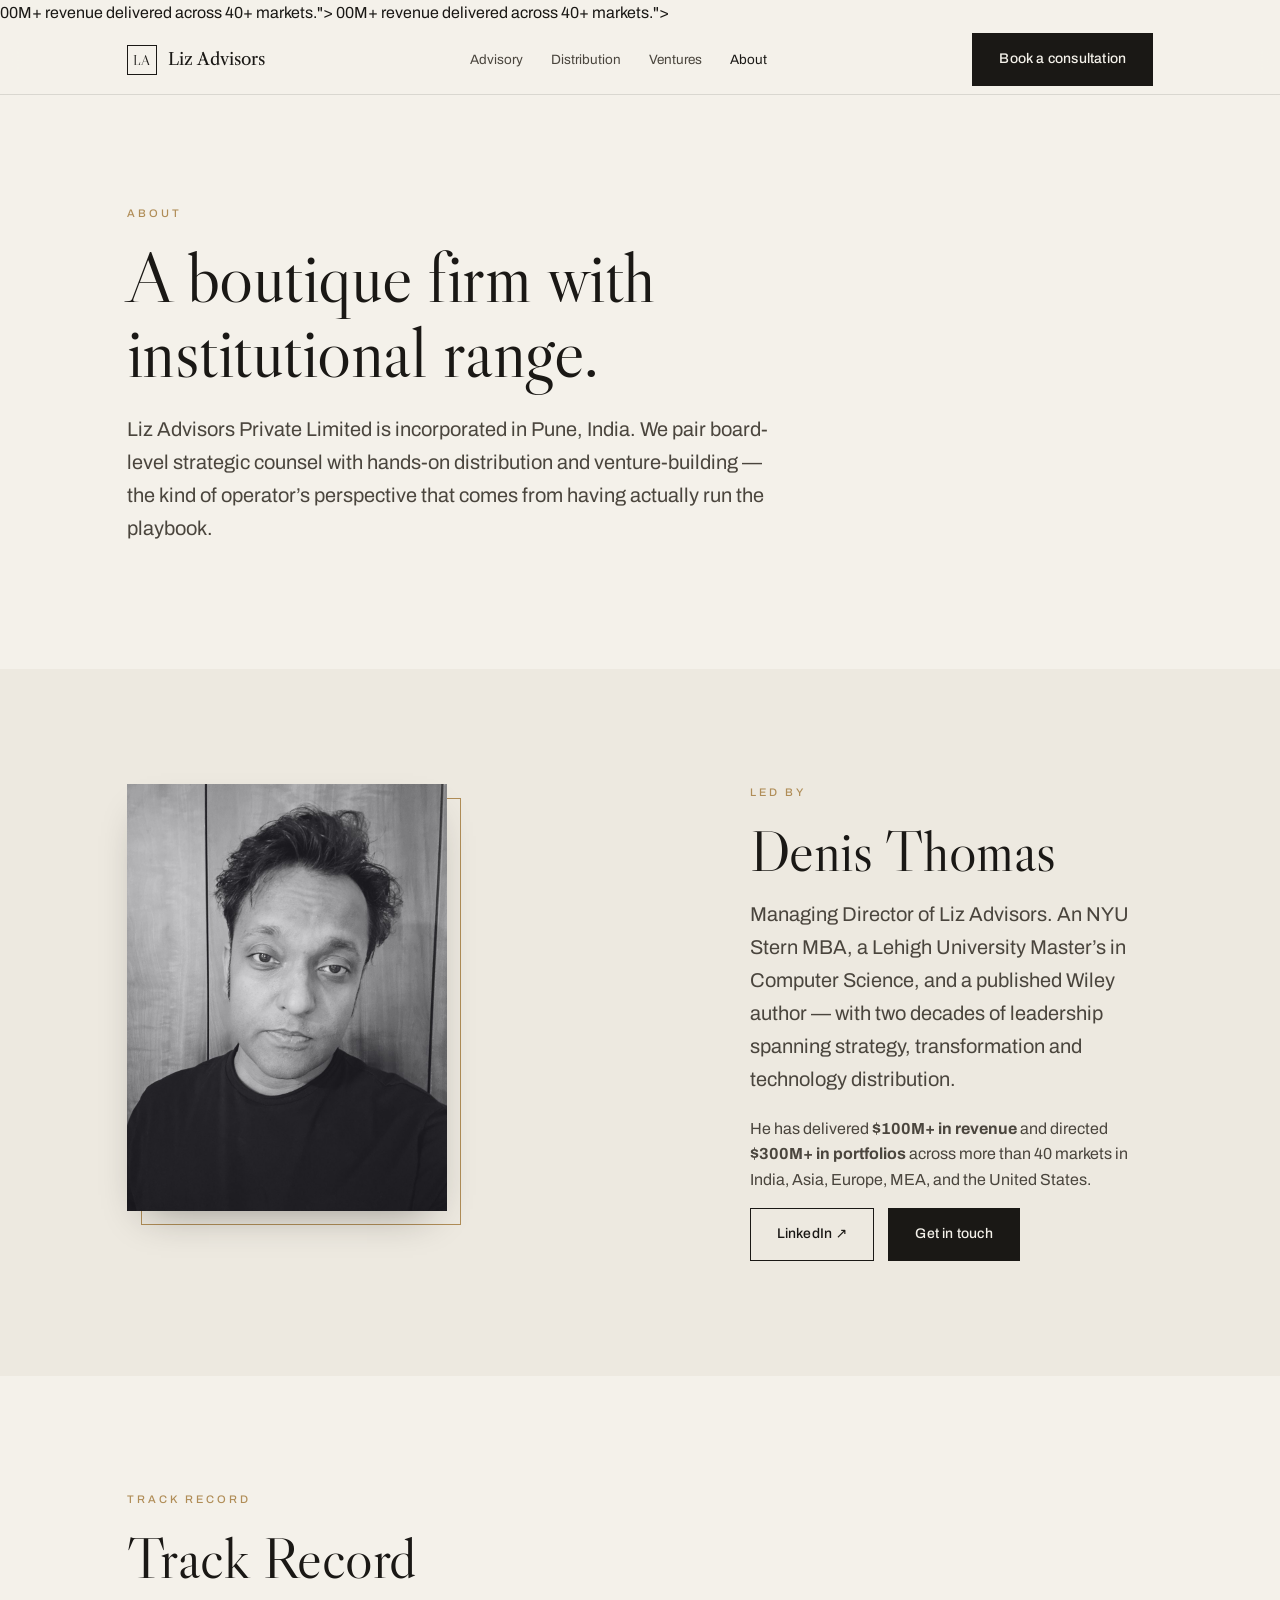
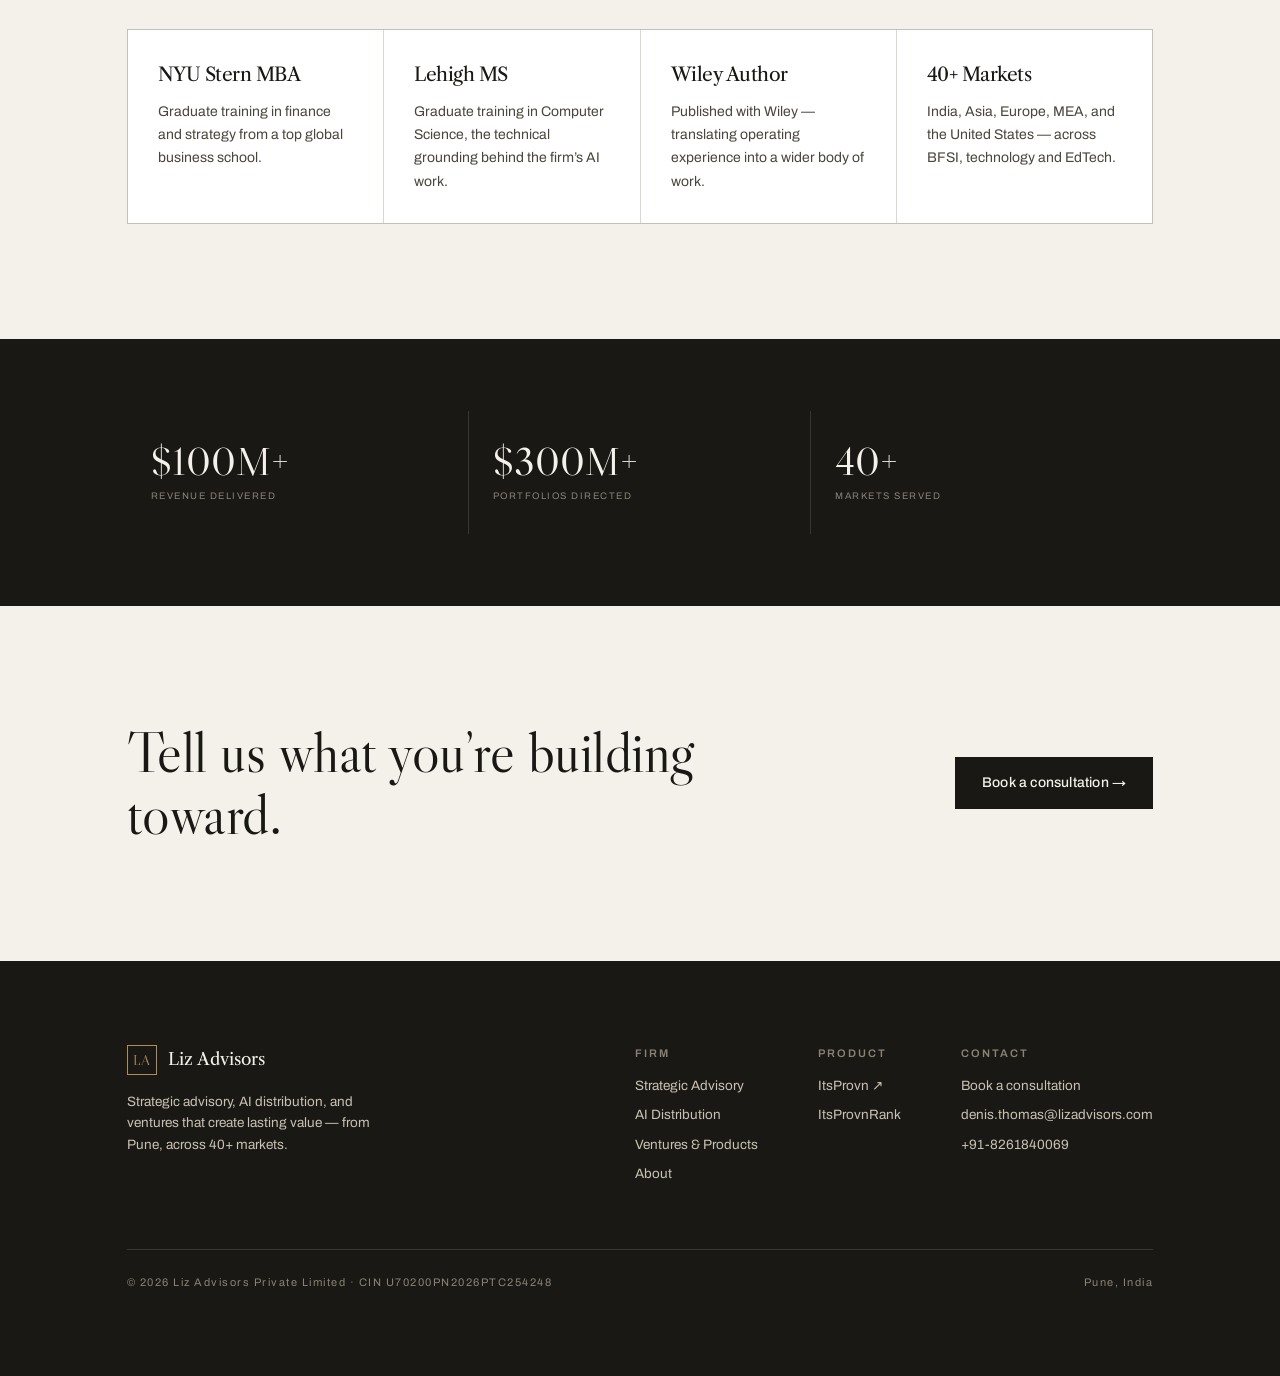
==== about.html @ 9263619c "Liz Advisors website — Option A Co-authored-by: Cursor <cursoragent@cursor.com>" ====
<!doctype html>
<html lang="en">
<head>
<meta charset="utf-8">
<meta name="viewport" content="width=device-width, initial-scale=1">
<title>About — Liz Advisors</title>
<meta name="description" content="Led by Denis Thomas — NYU Stern MBA, Lehigh MS in Computer Science and Wiley author. $100M+ revenue delivered across 40+ markets.">
<meta property="og:type" content="website">
<meta property="og:site_name" content="Liz Advisors">
<meta property="og:url" content="https://www.lizadvisors.com/about">
<meta property="og:title" content="About — Liz Advisors">
<meta property="og:description" content="Led by Denis Thomas — NYU Stern MBA, Lehigh MS in Computer Science and Wiley author. <meta name="description" content="Led by Denis Thomas — NYU Stern MBA, Lehigh MS in Computer Science and Wiley author. $100M+ revenue delivered across 40+ markets.">00M+ revenue delivered across 40+ markets.">
<meta property="og:image" content="https://www.lizadvisors.com/assets/og-image.jpg">
<meta property="og:image:width" content="1200">
<meta property="og:image:height" content="630">
<meta name="twitter:card" content="summary_large_image">
<meta name="twitter:title" content="About — Liz Advisors">
<meta name="twitter:description" content="Led by Denis Thomas — NYU Stern MBA, Lehigh MS in Computer Science and Wiley author. <meta name="description" content="Led by Denis Thomas — NYU Stern MBA, Lehigh MS in Computer Science and Wiley author. $100M+ revenue delivered across 40+ markets.">00M+ revenue delivered across 40+ markets.">
<meta name="twitter:image" content="https://www.lizadvisors.com/assets/og-image.jpg">
<link rel="canonical" href="https://www.lizadvisors.com/about">
<link rel="preconnect" href="https://fonts.googleapis.com"><link rel="preconnect" href="https://fonts.gstatic.com" crossorigin><link href="https://fonts.googleapis.com/css2?family=Libre+Caslon+Display&family=Libre+Caslon+Text:ital,wght@0,400;0,700;1,400&family=Archivo:wght@400;500;600;700&display=swap" rel="stylesheet">
<link rel="stylesheet" href="styles.css">
<link rel="icon" href="assets/favicon.svg">
</head>
<body>
<header class="site-head">
  <div class="container nav">
    <a class="brand" href="index.html" aria-label="Liz Advisors — home"><span class="mark">LA</span><span class="name">Liz Advisors</span></a>
    <nav class="nav-links" aria-label="Primary">
      <a href="advisory.html">Advisory</a>
      <a href="distribution.html">Distribution</a>
      <a href="ventures.html">Ventures</a>
      <a href="about.html" aria-current="page">About</a>
    </nav>
    <div class="nav-cta">
      <a class="btn btn--solid" href="contact.html">Book a consultation</a>
      <button class="nav-toggle" id="navToggle" aria-label="Open menu" aria-expanded="false"><span></span><span></span><span></span></button>
    </div>
  </div>
  <div class="mobile-menu" id="mobileMenu">
    <a href="advisory.html">Advisory</a><a href="distribution.html">Distribution</a><a href="ventures.html">Ventures</a><a href="about.html">About</a>
    <a class="btn btn--solid" href="contact.html">Book a consultation</a>
  </div>
</header>
<main>

<section class="hero">
  <div class="container" data-reveal>
    <p class="eyebrow">About</p>
    <h1 class="h1" style="max-width:16ch">A boutique firm with institutional range.</h1>
    <p class="lead" style="margin-top:24px">Liz Advisors Private Limited is incorporated in Pune, India. We pair board-level strategic counsel with hands-on distribution and venture-building — the kind of operator&rsquo;s perspective that comes from having actually run the playbook.</p>
  </div>
</section>

<section class="bg-paper2 section">
  <div class="container featrow featrow--rev" data-reveal>
    <div style="position:relative;display:inline-block;width:100%;max-width:320px;margin:0 14px 14px 0"><span style="position:absolute;top:14px;left:14px;right:-14px;bottom:-14px;border:1px solid var(--brass);z-index:0"></span><img src="assets/denis-portrait.jpg" alt="Denis Thomas, Managing Director of Liz Advisors" style="position:relative;z-index:1;display:block;width:100%;aspect-ratio:3/4;object-fit:cover;box-shadow:0 18px 40px -20px rgba(26,24,21,.45)"></div>
    <div>
      <p class="eyebrow">Led by</p>
      <h2 class="h2">Denis Thomas</h2>
      <p class="lead" style="margin-top:16px">Managing Director of Liz Advisors. An NYU Stern MBA, a Lehigh University Master&rsquo;s in Computer Science, and a published Wiley author — with two decades of leadership spanning strategy, transformation and technology distribution.</p>
      <p class="muted">He has delivered <strong>$100M+ in revenue</strong> and directed <strong>$300M+ in portfolios</strong> across more than 40 markets in India, Asia, Europe, MEA, and the United States.</p>
      <div class="btn-row"><a class="btn" href="https://www.linkedin.com/in/tdenisk" target="_blank" rel="noopener">LinkedIn &#8599;</a><a class="btn btn--solid" href="contact.html">Get in touch</a></div>
    </div>
  </div>
</section>

<section class="section">
  <div class="container" data-reveal>
    <p class="eyebrow">Track record</p>
    <h2 class="h2" style="max-width:14ch;margin-bottom:40px">Track Record</h2>
    <div class="cardgrid">
      <div class="card"><h3>NYU Stern MBA</h3><p>Graduate training in finance and strategy from a top global business school.</p></div>
      <div class="card"><h3>Lehigh MS</h3><p>Graduate training in Computer Science, the technical grounding behind the firm&rsquo;s AI work.</p></div>
      <div class="card"><h3>Wiley Author</h3><p>Published with Wiley — translating operating experience into a wider body of work.</p></div>
      <div class="card"><h3>40+ Markets</h3><p>India, Asia, Europe, MEA, and the United States — across BFSI, technology and EdTech.</p></div>
    </div>
  </div>
</section>

<section class="bg-ink section--tight">
  <div class="container stats stats--3" data-reveal>
    <div class="stat"><div class="num">$100M+</div><div class="cap">Revenue delivered</div></div>
    <div class="stat"><div class="num">$300M+</div><div class="cap">Portfolios directed</div></div>
    <div class="stat"><div class="num">40+</div><div class="cap">Markets served</div></div>
  </div>
</section>

<section class="section">
  <div class="container cta-band" data-reveal>
    <h2 class="h2">Tell us what you&rsquo;re building toward.</h2>
    <a class="btn btn--solid" href="contact.html">Book a consultation &rarr;</a>
  </div>
</section>
</main>
<footer class="site-foot"><div class="container">
  <div class="foot-grid">
    <div class="foot-brand"><a class="brand" href="index.html"><span class="mark">LA</span><span class="name">Liz Advisors</span></a>
      <p style="max-width:34ch;margin-top:16px;font-size:13.5px;line-height:1.6;color:var(--stone)">Strategic advisory, AI distribution, and ventures that create lasting value — from Pune, across 40+ markets.</p></div>
    <div class="foot-links">
      <div class="foot-col"><h4>Firm</h4><a href="advisory.html">Strategic Advisory</a><a href="distribution.html">AI Distribution</a><a href="ventures.html">Ventures &amp; Products</a><a href="about.html">About</a></div>
      <div class="foot-col"><h4>Product</h4><a href="https://www.itsprovn.com" target="_blank" rel="noopener">ItsProvn &#8599;</a><a href="ventures.html#rank">ItsProvnRank</a></div>
      <div class="foot-col"><h4>Contact</h4><a href="contact.html">Book a consultation</a><a href="mailto:denis.thomas@lizadvisors.com">denis.thomas@lizadvisors.com</a><a href="tel:+918261840069">+91-8261840069</a></div>
    </div>
  </div>
  <div class="foot-bottom"><span>&copy; 2026 Liz Advisors Private Limited &middot; CIN U70200PN2026PTC254248</span><span>Pune, India</span></div>
</div></footer>
<script>(function(){var t=document.getElementById('navToggle'),m=document.getElementById('mobileMenu');if(t&&m){t.addEventListener('click',function(){var o=m.classList.toggle('open');t.setAttribute('aria-expanded',o);});}})();</script>

</body>
</html>
---- styles.css ----
/* ===========================================================
   Liz Advisors — Option A "The Institution"
   Shared stylesheet
   =========================================================== */

:root{
  --paper:#F4F1EA;
  --paper-2:#EDE9E0;
  --ink:#1A1815;
  --graphite:#4A453D;
  --brass:#B08D57;
  --brass-dark:#9A7B4F;
  --stone:#C9C2B2;
  --line:rgba(26,24,21,0.12);
  --line-2:rgba(26,24,21,0.20);
  --line-light:rgba(244,241,234,0.14);
  --white:#fff;

  --serif:'Libre Caslon Display',Georgia,'Times New Roman',serif;
  --serif-text:'Libre Caslon Text',Georgia,serif;
  --sans:'Archivo',system-ui,-apple-system,Segoe UI,sans-serif;

  --maxw:1180px;
  --pad:clamp(24px,6vw,96px);
}

*{box-sizing:border-box}
html{scroll-behavior:smooth;-webkit-text-size-adjust:100%}
body{
  margin:0;
  background:var(--paper);
  color:var(--ink);
  font-family:var(--sans);
  font-size:16px;
  line-height:1.6;
  -webkit-font-smoothing:antialiased;
  text-rendering:optimizeLegibility;
}
::selection{background:var(--ink);color:var(--paper)}
img{max-width:100%;display:block}
a{color:inherit;text-decoration:none}

/* ---------- layout ---------- */
.container{max-width:var(--maxw);margin:0 auto;padding-left:var(--pad);padding-right:var(--pad)}
.section{padding-top:clamp(56px,9vw,120px);padding-bottom:clamp(56px,9vw,120px)}
.section--tight{padding-top:clamp(40px,6vw,72px);padding-bottom:clamp(40px,6vw,72px)}
.bg-ink{background:var(--ink);color:var(--paper)}
.bg-paper2{background:var(--paper-2)}
.hr{height:1px;background:var(--line);border:0;margin:0}

/* ---------- type ---------- */
.eyebrow{font-size:11px;letter-spacing:3px;color:var(--brass);text-transform:uppercase;margin:0 0 18px;font-weight:500}
.bg-ink .eyebrow{color:var(--brass)}
h1,h2,h3{font-family:var(--serif);font-weight:400;letter-spacing:-0.5px;margin:0}
.display{font-family:var(--serif);font-weight:400;line-height:1.12;letter-spacing:-1px;font-size:clamp(40px,6.6vw,86px);padding-bottom:0.06em}
.h1{font-size:clamp(34px,5.6vw,76px);line-height:1.04}
.h2{font-size:clamp(30px,4.6vw,58px);line-height:1.07}
.h3{font-size:clamp(22px,2.6vw,30px);line-height:1.15}
.serif-text{font-family:var(--serif-text)}
.italic{font-family:var(--serif-text);font-style:italic}
.lead{font-size:clamp(16px,1.8vw,20px);line-height:1.65;color:var(--graphite);max-width:60ch}
.bg-ink .lead{color:var(--stone)}
p{margin:0 0 1em}
.muted{color:var(--graphite)}
.bg-ink .muted{color:var(--stone)}
.label{font-size:11px;letter-spacing:2px;text-transform:uppercase;color:var(--brass)}

/* ---------- buttons ---------- */
.btn{display:inline-flex;align-items:center;gap:8px;font-family:var(--sans);font-size:14px;font-weight:500;letter-spacing:0.2px;padding:14px 26px;border:1px solid var(--ink);background:transparent;color:var(--ink);cursor:pointer;transition:background .18s,color .18s,border-color .18s;white-space:nowrap}
.btn:hover{background:var(--ink);color:var(--paper)}
.btn--solid{background:var(--ink);color:var(--paper)}
.btn--solid:hover{background:var(--brass);border-color:var(--brass);color:var(--ink)}
.btn--brass{background:var(--brass);border-color:var(--brass);color:var(--ink)}
.btn--brass:hover{background:var(--ink);border-color:var(--ink);color:var(--paper)}
.bg-ink .btn{border-color:var(--paper);color:var(--paper)}
.bg-ink .btn:hover{background:var(--paper);color:var(--ink)}
.btn-row{display:flex;gap:14px;flex-wrap:wrap}

/* ---------- header / nav ---------- */
.site-head{position:sticky;top:0;z-index:60;background:rgba(244,241,234,0.85);backdrop-filter:blur(14px);border-bottom:1px solid var(--line)}
.nav{display:flex;align-items:center;justify-content:space-between;gap:24px;height:68px}
.brand{display:flex;align-items:center;gap:11px}
.brand .mark{width:30px;height:30px;border:1.5px solid var(--ink);display:flex;align-items:center;justify-content:center;font-family:var(--serif);font-size:14px;line-height:1}
.brand .name{font-family:var(--serif-text);font-size:17px}
.nav-links{display:flex;align-items:center;gap:28px}
.nav-links a{font-size:13.5px;color:var(--graphite);transition:color .15s}
.nav-links a:hover,.nav-links a[aria-current="page"]{color:var(--ink)}
.nav-cta{display:flex;align-items:center;gap:14px}
.nav-toggle{display:none;width:42px;height:42px;border:1px solid var(--line-2);background:transparent;cursor:pointer;align-items:center;justify-content:center;flex-direction:column;gap:4px}
.nav-toggle span{display:block;width:18px;height:1.5px;background:var(--ink)}

@media(max-width:860px){
  .nav-links,.nav-cta .btn{display:none}
  .nav-toggle{display:flex}
  .mobile-menu{display:none;flex-direction:column;gap:2px;padding:8px var(--pad) 22px;border-bottom:1px solid var(--line);background:var(--paper)}
  .mobile-menu.open{display:flex}
  .mobile-menu a{padding:13px 0;font-size:16px;border-bottom:1px solid var(--line);color:var(--ink)}
  .mobile-menu .btn{margin-top:14px;display:inline-flex;width:100%;justify-content:center}
}
@media(min-width:861px){.mobile-menu{display:none}}

/* ---------- hero ---------- */
.hero{padding-top:clamp(56px,9vw,110px);padding-bottom:clamp(48px,7vw,90px)}
.hero .display{max-width:15ch;margin-bottom:clamp(28px,3.5vw,40px)}
.hero .lead{margin-bottom:34px}

/* ---------- pillars / grid cards ---------- */
.grid-3{display:grid;grid-template-columns:repeat(3,1fr)}
.grid-2{display:grid;grid-template-columns:repeat(2,1fr);gap:1px;background:var(--line);border:1px solid var(--line)}
.divided{border-top:1px solid var(--line)}
.divided .col{padding:clamp(28px,3.5vw,44px) clamp(20px,2.5vw,34px)}
.divided .col + .col{border-left:1px solid var(--line)}
.pillar .num{font-size:11px;letter-spacing:2px;color:var(--brass);margin-bottom:18px}
.pillar h3{margin-bottom:12px}
.pillar p{font-size:14px;line-height:1.65;color:var(--graphite);margin:0}

.cardgrid{display:grid;grid-template-columns:repeat(auto-fit,minmax(240px,1fr));gap:1px;background:var(--line);border:1px solid var(--line)}
.cardgrid .card{background:var(--white);padding:30px 30px}
.bg-paper2 .cardgrid .card{background:var(--paper)}
.card h3{font-family:var(--serif-text);font-size:19px;margin-bottom:10px}
.card p{font-size:14px;line-height:1.65;color:var(--graphite);margin:0}
.card .num{font-family:var(--serif);font-size:28px;color:var(--brass);margin-bottom:14px;display:block;line-height:1}
.solx{list-style:none;margin:0;padding:0;display:flex;flex-direction:column;gap:7px}
.solx li{position:relative;padding-left:20px;font-size:12.5px;line-height:1.45;color:var(--ink)}
.solx li::before{content:"";position:absolute;left:0;top:6px;width:7px;height:7px;border:1px solid var(--brass);background:transparent}
.bg-ink .solx li,.card[style*="--ink"] .solx li{color:var(--stone)}

/* ---------- stat band ---------- */
.stats{display:grid;grid-template-columns:repeat(4,1fr)}
.stats .stat{padding:30px 24px;border-right:1px solid var(--line-light)}
.stats .stat:last-child{border-right:0}
.stats.stats--3{grid-template-columns:repeat(3,1fr)}
@media(max-width:760px){.stats.stats--3{grid-template-columns:1fr}}
.stats .num{font-family:var(--serif);font-size:clamp(28px,3.4vw,40px);color:var(--paper);line-height:1}
.stats .cap{font-size:9.5px;letter-spacing:1.5px;color:#8A8273;margin-top:8px;text-transform:uppercase}

/* ---------- feature row ---------- */
.featrow{display:grid;grid-template-columns:0.85fr 1.15fr;gap:clamp(32px,6vw,80px);align-items:start}
.featrow--rev{grid-template-columns:1.15fr 0.85fr}
.sticky{position:sticky;top:96px}

/* ---------- placeholder media ---------- */
.ph{background:repeating-linear-gradient(135deg,#E4DFD3,#E4DFD3 9px,#EDE9E0 9px,#EDE9E0 18px);border:1px solid var(--line);display:flex;align-items:flex-end;justify-content:center;padding:12px;color:#8A8273;font-family:ui-monospace,Menlo,monospace;font-size:10px;text-align:center}
.ph--ink{background:repeating-linear-gradient(135deg,rgba(244,241,234,0.07),rgba(244,241,234,0.07) 9px,rgba(244,241,234,0.03) 9px,rgba(244,241,234,0.03) 18px);border-color:var(--line-light);color:#8A8273}
.ph--portrait{aspect-ratio:3/4}
.ph--wide{aspect-ratio:16/9}

/* ---------- list ---------- */
.tlist{list-style:none;margin:0;padding:0}
.tlist li{display:grid;grid-template-columns:90px 1fr 1.6fr;gap:clamp(16px,3vw,40px);align-items:center;padding:clamp(22px,3vw,34px) 0;border-bottom:1px solid var(--line)}
.tlist li:first-child{border-top:1px solid var(--line)}
.tlist .n{font-family:var(--serif);font-size:clamp(26px,3.2vw,42px);color:var(--brass)}
.tlist .t{font-family:var(--serif-text);font-size:clamp(18px,2.1vw,24px)}
.tlist .d{font-size:14px;line-height:1.6;color:var(--graphite);margin:0}

/* ---------- cta band ---------- */
.cta-band{display:flex;align-items:center;justify-content:space-between;gap:28px;flex-wrap:wrap}
.cta-band h2{max-width:18ch}

/* ---------- form ---------- */
.form{display:grid;gap:18px;max-width:560px}
.field{display:flex;flex-direction:column;gap:7px}
.field label{font-size:12px;letter-spacing:1px;text-transform:uppercase;color:var(--graphite)}
.field input,.field select,.field textarea{font-family:var(--sans);font-size:15px;padding:13px 15px;border:1px solid var(--line-2);background:var(--white);color:var(--ink);border-radius:0}
.field textarea{resize:vertical;min-height:120px}
.field input:focus,.field select:focus,.field textarea:focus{outline:none;border-color:var(--brass)}
.row-2{display:grid;grid-template-columns:1fr 1fr;gap:18px}

/* ---------- footer ---------- */
.site-foot{background:var(--ink);color:var(--stone);padding:clamp(48px,7vw,84px) 0}
.foot-grid{display:flex;align-items:flex-start;justify-content:space-between;gap:40px;flex-wrap:wrap}
.foot-brand .mark{border-color:var(--brass);color:var(--brass)}
.foot-brand .name{color:var(--paper)}
.foot-links{display:flex;gap:60px;flex-wrap:wrap}
.foot-col h4{font-family:var(--sans);font-size:11px;letter-spacing:2px;text-transform:uppercase;color:#8A8273;margin:0 0 14px;font-weight:600}
.foot-col a,.foot-col p{display:block;font-size:13.5px;color:var(--stone);margin:0 0 9px;line-height:1.5}
.foot-col a:hover{color:var(--paper)}
.foot-bottom{margin-top:clamp(36px,5vw,56px);padding-top:24px;border-top:1px solid var(--line-light);display:flex;justify-content:space-between;gap:20px;flex-wrap:wrap;font-size:11px;letter-spacing:1.5px;color:#8A8273}

/* ---------- reveal (kept visible; no JS/animation dependency) ---------- */
[data-reveal]{opacity:1}

/* ---------- responsive ---------- */
@media(max-width:820px){
  .grid-3,.stats{grid-template-columns:1fr 1fr}
  .stats .stat:nth-child(2){border-right:0}
  .divided .col + .col{border-left:0;border-top:1px solid var(--line)}
  .divided{display:block}
  .featrow,.featrow--rev{grid-template-columns:1fr;gap:28px}
  .sticky{position:static}
  .tlist li{grid-template-columns:60px 1fr;gap:14px}
  .tlist .d{grid-column:1/-1}
}
@media(max-width:560px){
  .grid-3,.stats{grid-template-columns:1fr}
  .stats .stat{border-right:0;border-bottom:1px solid var(--line-light)}
  .row-2{grid-template-columns:1fr}
}
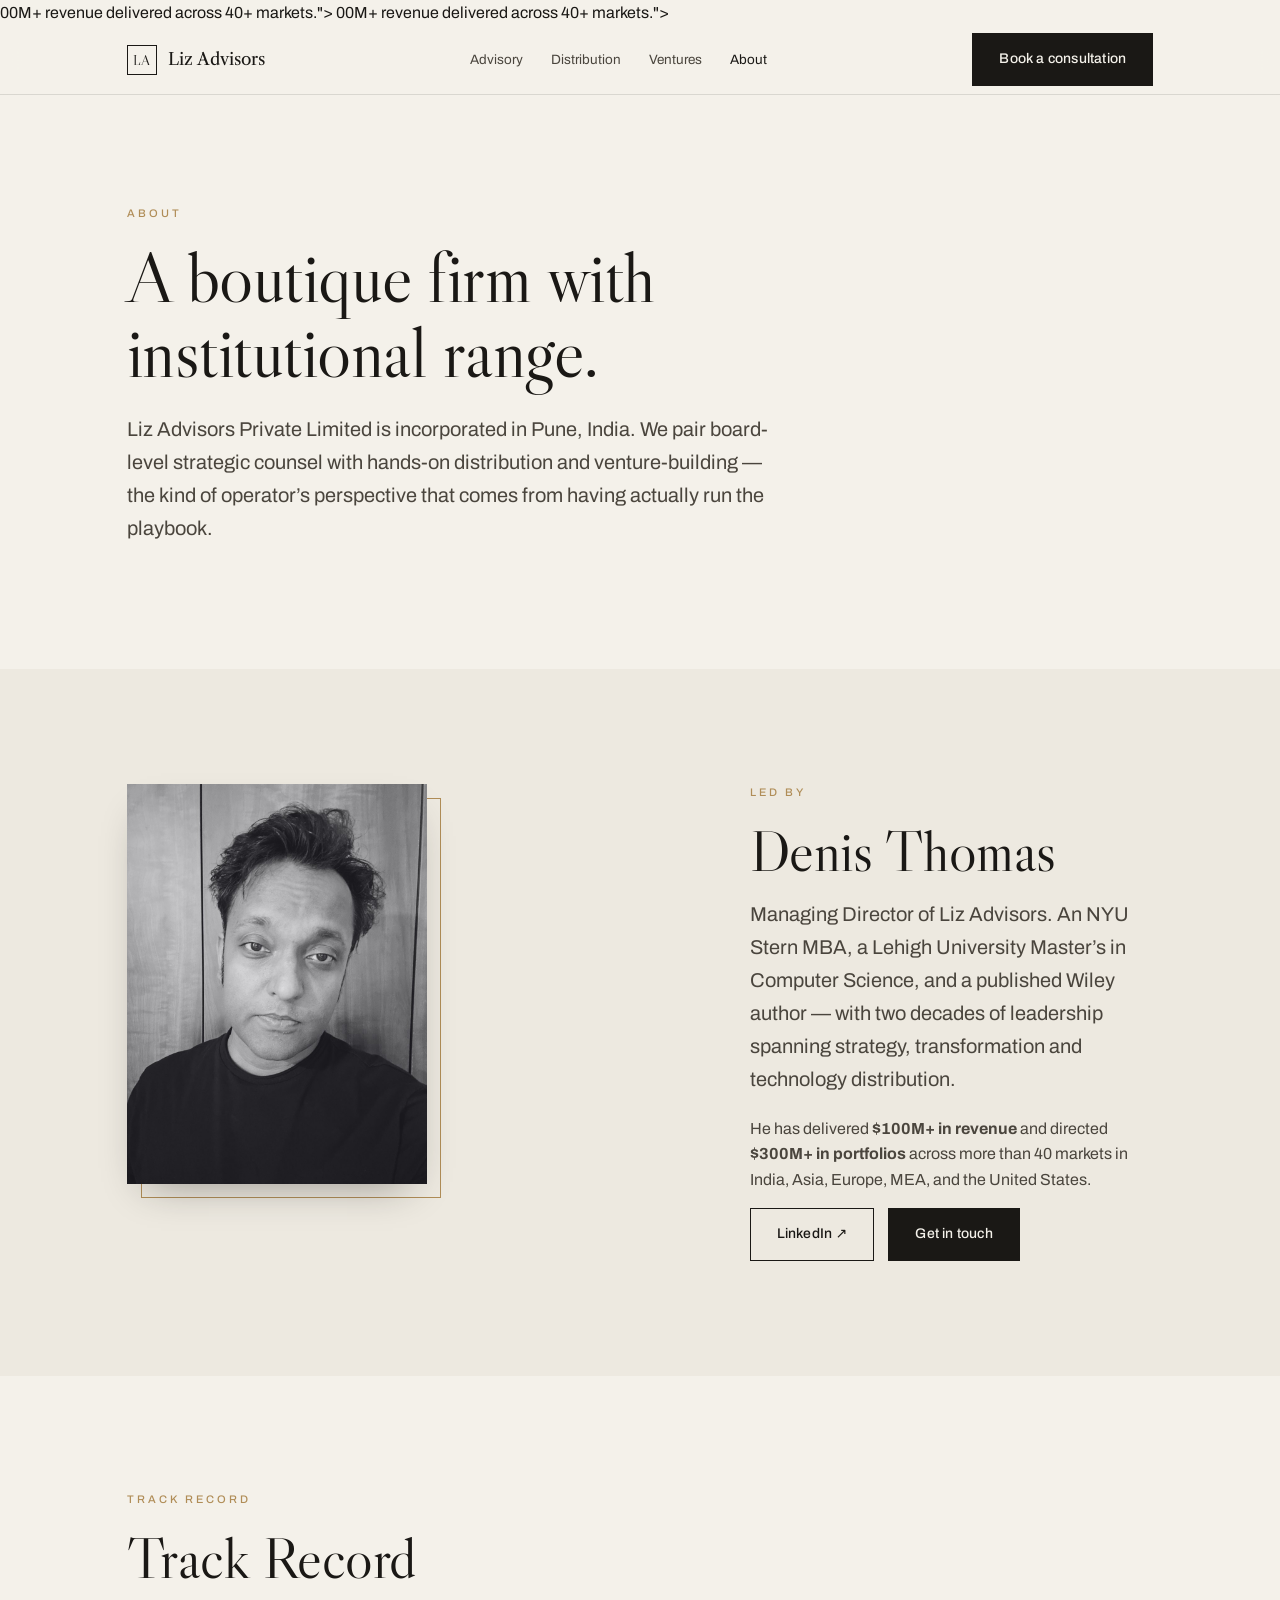
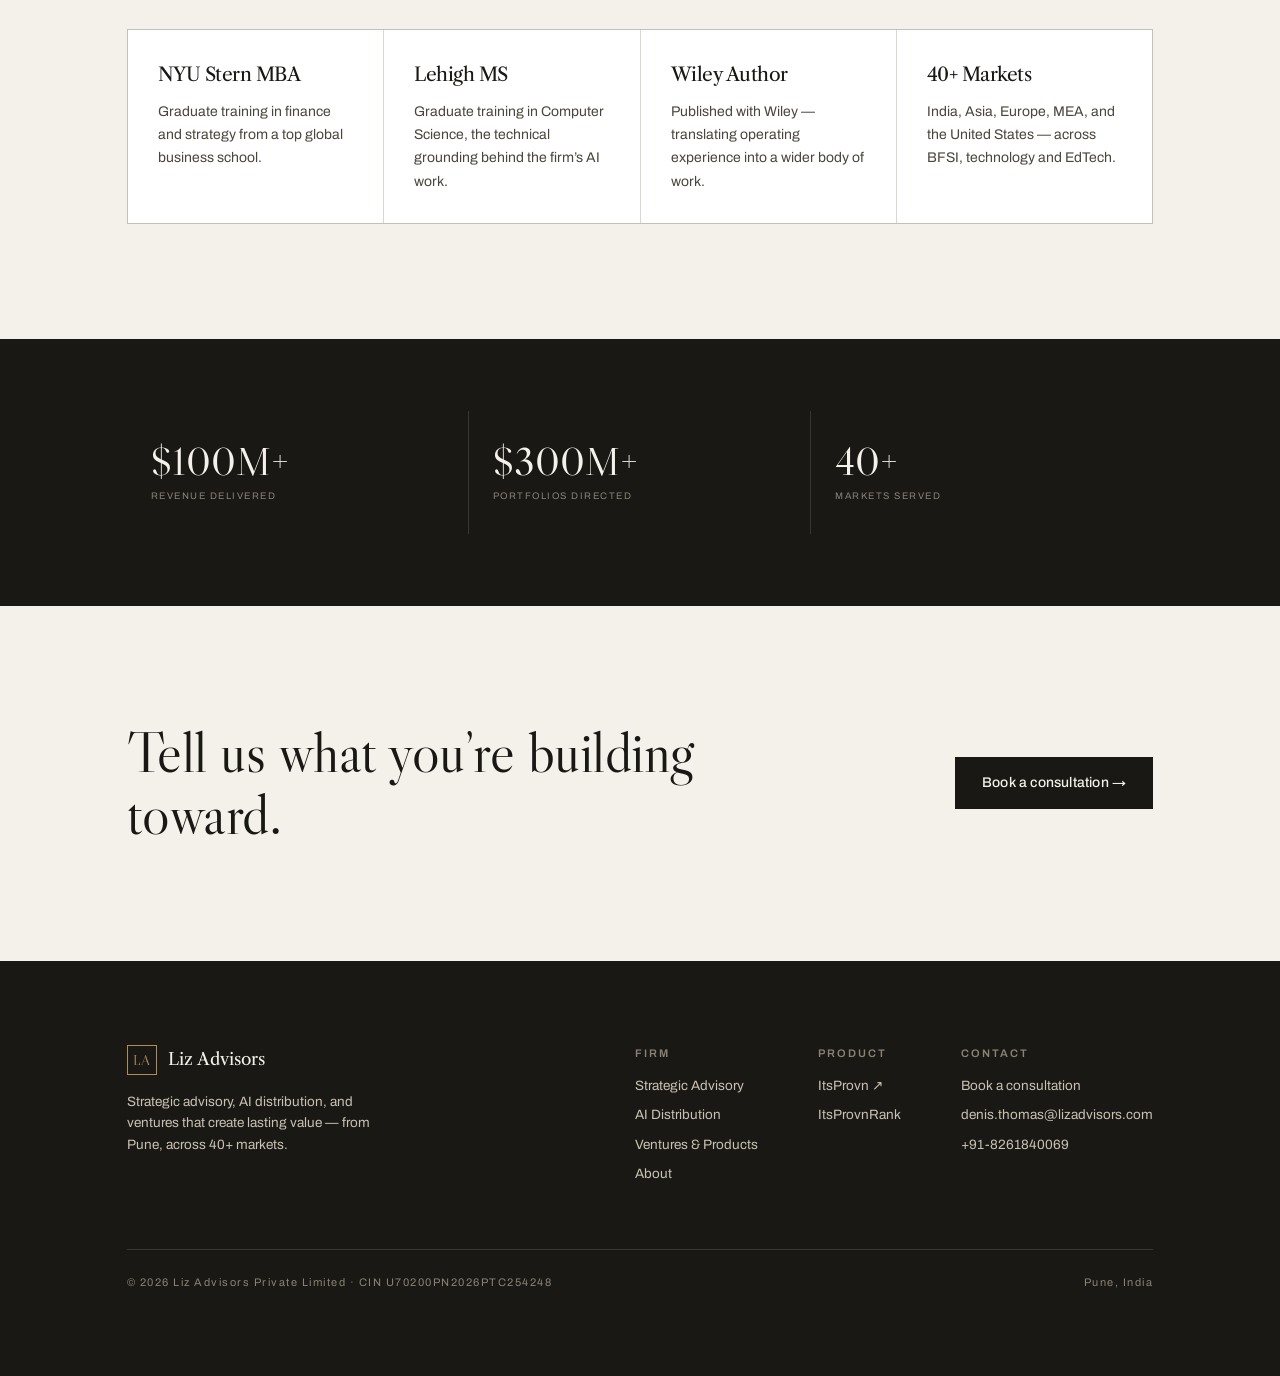
==== commit 9771dc6a: "Fix mobile CTA visibility and about-section layout. Restore readable button contrast in the mobile m" ====
--- a/about.html
+++ b/about.html
@@ -54,7 +54,7 @@
 
 <section class="bg-paper2 section">
   <div class="container featrow featrow--rev" data-reveal>
-    <div style="position:relative;display:inline-block;width:100%;max-width:320px;margin:0 14px 14px 0"><span style="position:absolute;top:14px;left:14px;right:-14px;bottom:-14px;border:1px solid var(--brass);z-index:0"></span><img src="assets/denis-portrait.jpg" alt="Denis Thomas, Managing Director of Liz Advisors" style="position:relative;z-index:1;display:block;width:100%;aspect-ratio:3/4;object-fit:cover;box-shadow:0 18px 40px -20px rgba(26,24,21,.45)"></div>
+    <div class="portrait-wrap"><span class="frame" aria-hidden="true"></span><img src="assets/denis-portrait.jpg" alt="Denis Thomas, Managing Director of Liz Advisors"></div>
     <div>
       <p class="eyebrow">Led by</p>
       <h2 class="h2">Denis Thomas</h2>
--- a/styles.css
+++ b/styles.css
@@ -74,6 +74,10 @@
 .btn--brass:hover{background:var(--ink);border-color:var(--ink);color:var(--paper)}
 .bg-ink .btn{border-color:var(--paper);color:var(--paper)}
 .bg-ink .btn:hover{background:var(--paper);color:var(--ink)}
+.bg-ink .btn--brass{background:var(--brass);border-color:var(--brass);color:var(--ink)}
+.bg-ink .btn--brass:hover{background:var(--paper);border-color:var(--paper);color:var(--ink)}
+.bg-ink .btn--solid{background:var(--paper);border-color:var(--paper);color:var(--ink)}
+.bg-ink .btn--solid:hover{background:var(--brass);border-color:var(--brass);color:var(--ink)}
 .btn-row{display:flex;gap:14px;flex-wrap:wrap}
 
 /* ---------- header / nav ---------- */
@@ -94,8 +98,9 @@
   .nav-toggle{display:flex}
   .mobile-menu{display:none;flex-direction:column;gap:2px;padding:8px var(--pad) 22px;border-bottom:1px solid var(--line);background:var(--paper)}
   .mobile-menu.open{display:flex}
-  .mobile-menu a{padding:13px 0;font-size:16px;border-bottom:1px solid var(--line);color:var(--ink)}
-  .mobile-menu .btn{margin-top:14px;display:inline-flex;width:100%;justify-content:center}
+  .mobile-menu a:not(.btn){padding:13px 0;font-size:16px;border-bottom:1px solid var(--line);color:var(--ink)}
+  .mobile-menu .btn{margin-top:14px;display:inline-flex;width:100%;justify-content:center;color:var(--paper);border-color:var(--ink);background:var(--ink)}
+  .mobile-menu .btn:hover{background:var(--brass);border-color:var(--brass);color:var(--ink)}
 }
 @media(min-width:861px){.mobile-menu{display:none}}
 
@@ -145,6 +150,11 @@
 .ph--portrait{aspect-ratio:3/4}
 .ph--wide{aspect-ratio:16/9}
 
+/* ---------- portrait (Denis) ---------- */
+.portrait-wrap{position:relative;display:block;width:100%;max-width:320px;margin:0 auto 28px}
+.portrait-wrap .frame{position:absolute;top:14px;left:14px;right:-14px;bottom:-14px;border:1px solid var(--brass);z-index:0;pointer-events:none}
+.portrait-wrap img{position:relative;z-index:1;display:block;width:100%;aspect-ratio:3/4;object-fit:cover;box-shadow:0 18px 40px -20px rgba(26,24,21,.45)}
+
 /* ---------- list ---------- */
 .tlist{list-style:none;margin:0;padding:0}
 .tlist li{display:grid;grid-template-columns:90px 1fr 1.6fr;gap:clamp(16px,3vw,40px);align-items:center;padding:clamp(22px,3vw,34px) 0;border-bottom:1px solid var(--line)}
@@ -181,15 +191,22 @@
 [data-reveal]{opacity:1}
 
 /* ---------- responsive ---------- */
-@media(max-width:820px){
+@media(max-width:860px){
   .grid-3,.stats{grid-template-columns:1fr 1fr}
   .stats .stat:nth-child(2){border-right:0}
   .divided .col + .col{border-left:0;border-top:1px solid var(--line)}
   .divided{display:block}
   .featrow,.featrow--rev{grid-template-columns:1fr;gap:28px}
+  .featrow > *,.featrow--rev > *{min-width:0}
   .sticky{position:static}
+  .portrait-wrap{max-width:280px;margin:0 auto 24px}
+  .cta-band{flex-direction:column;align-items:flex-start}
+  .cta-band .btn{width:100%;justify-content:center;white-space:normal;text-align:center}
   .tlist li{grid-template-columns:60px 1fr;gap:14px}
   .tlist .d{grid-column:1/-1}
+}
+@media(min-width:861px){
+  .portrait-wrap{display:inline-block;width:100%;max-width:300px;margin:0 14px 14px 0}
 }
 @media(max-width:560px){
   .grid-3,.stats{grid-template-columns:1fr}
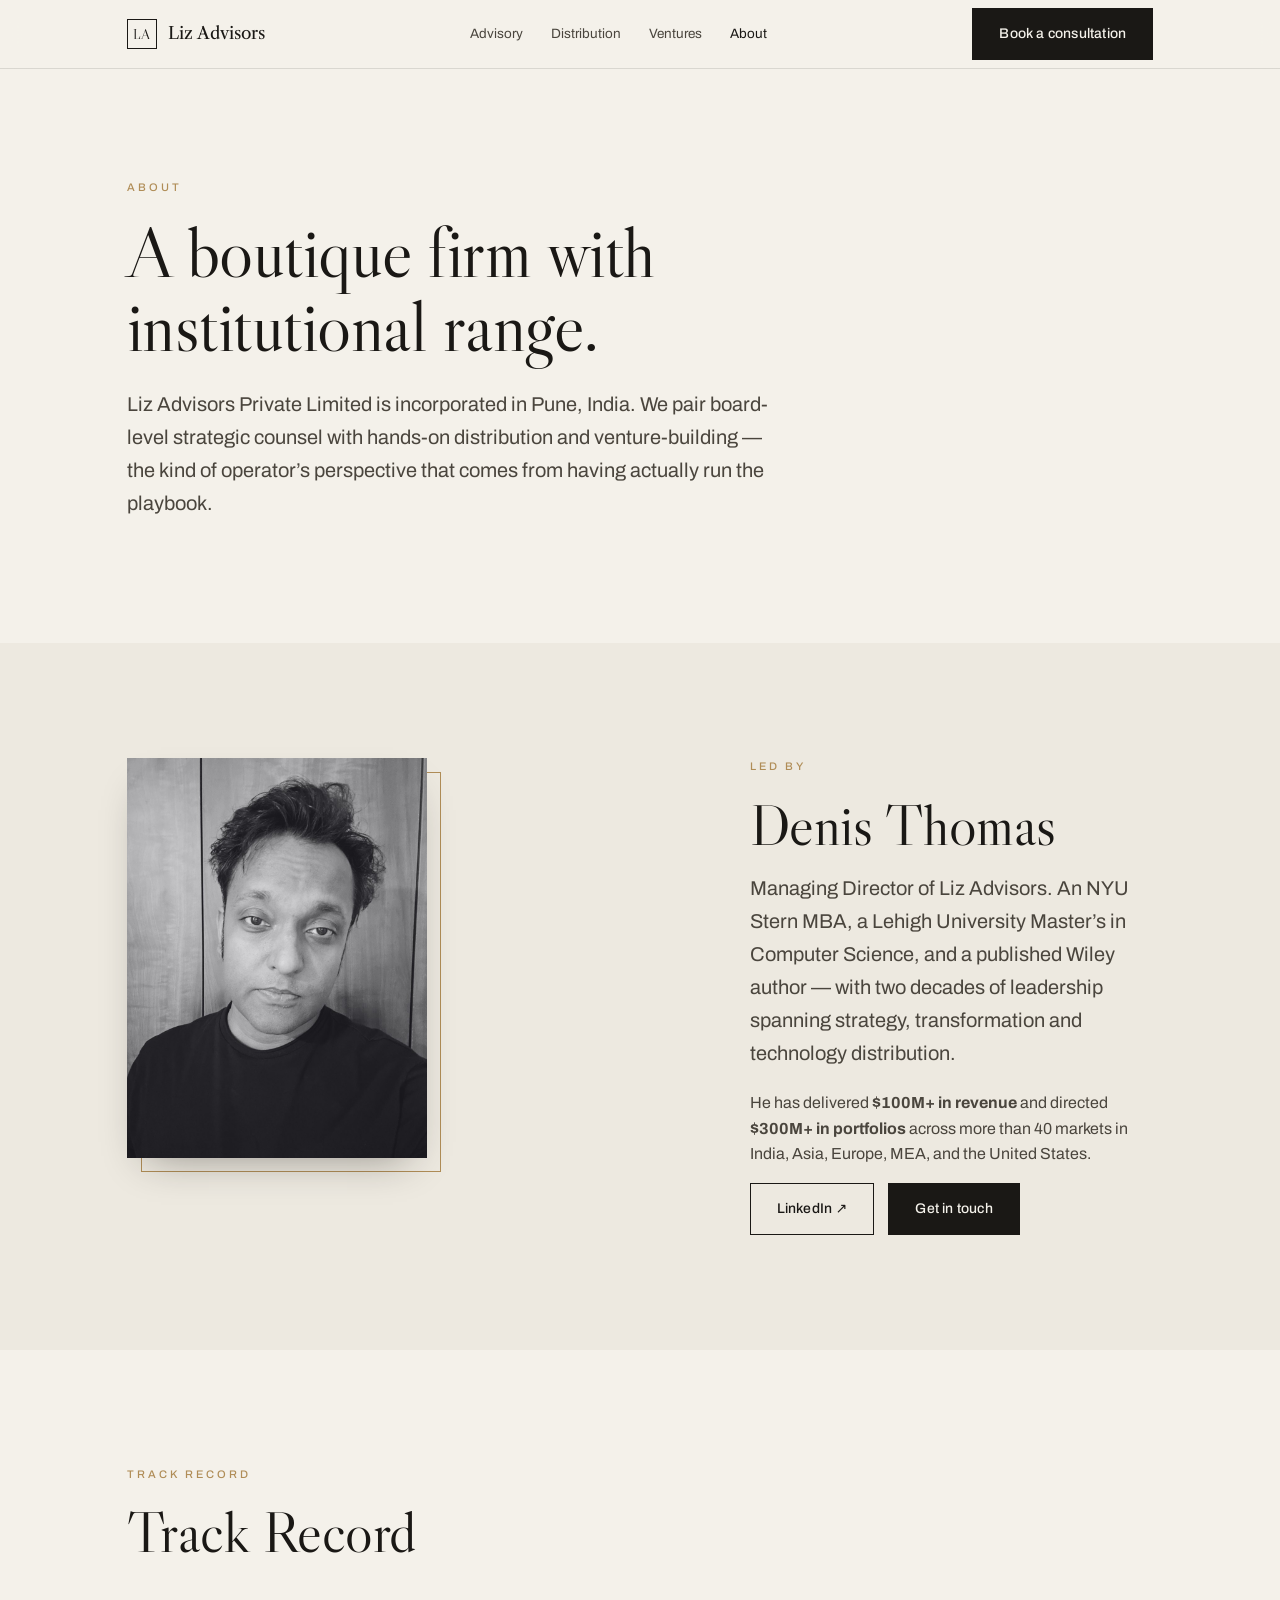
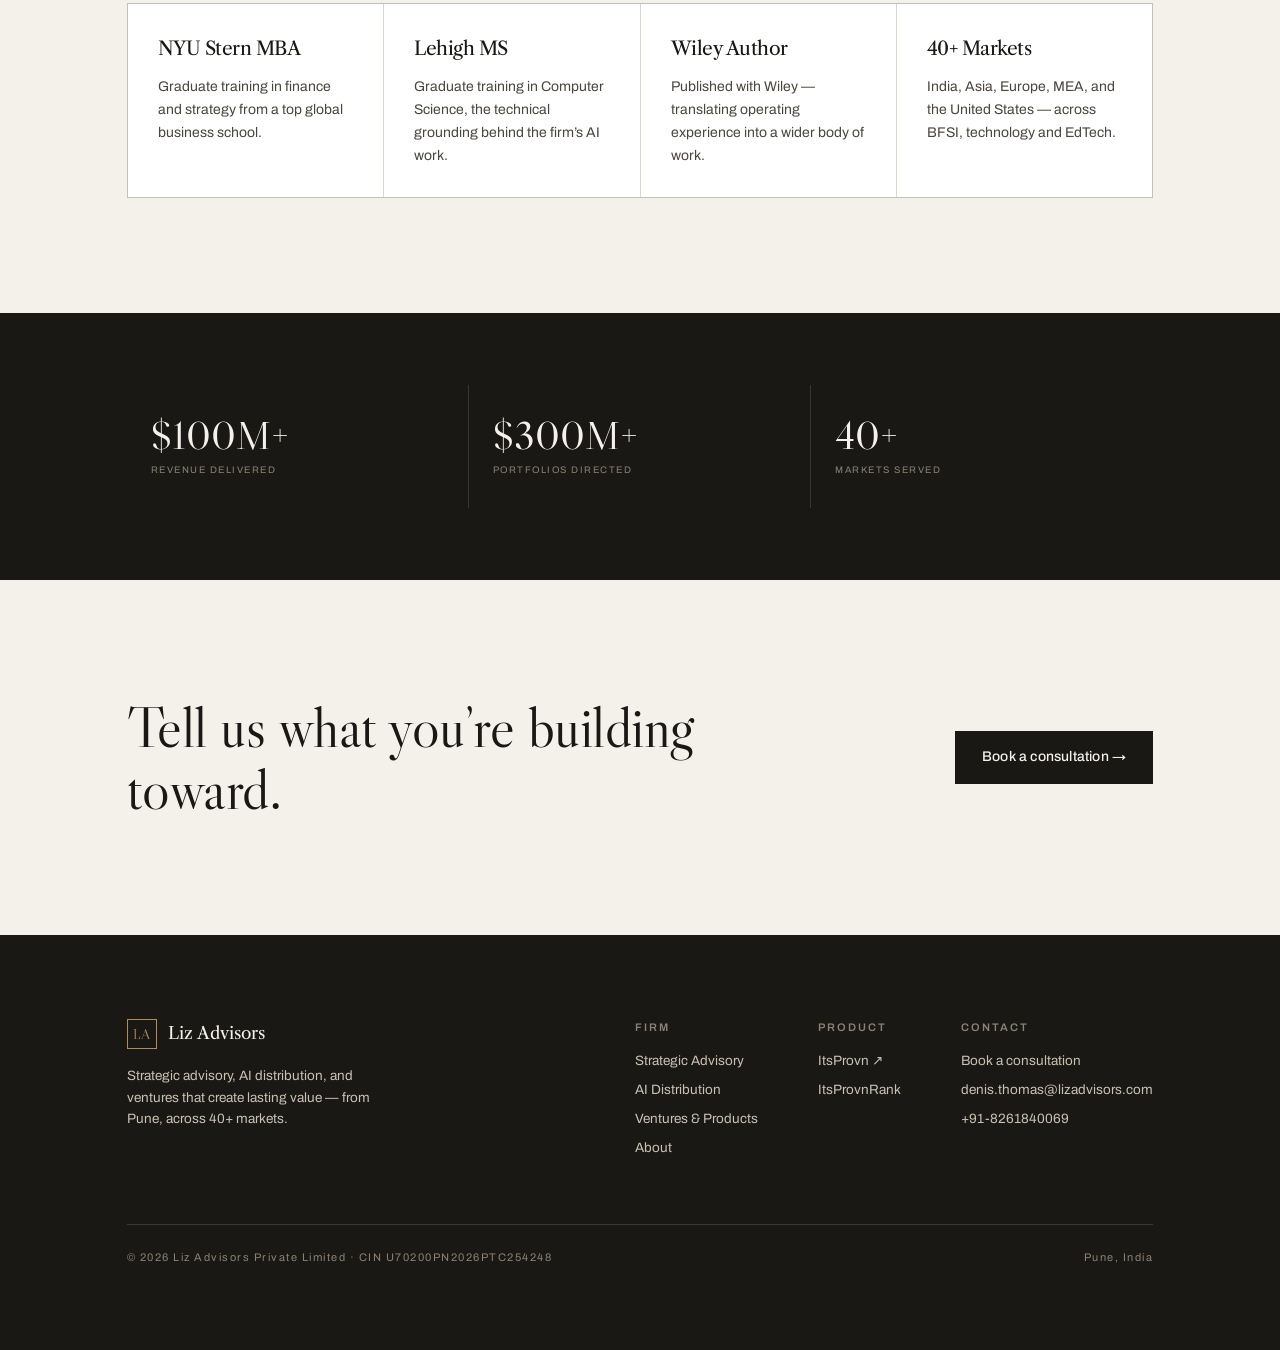
==== commit 0080b7ef: "Fix about page meta leak and mobile consultation CTA. Repair corrupted og/twitter description tags t" ====
--- a/about.html
+++ b/about.html
@@ -9,13 +9,13 @@
 <meta property="og:site_name" content="Liz Advisors">
 <meta property="og:url" content="https://www.lizadvisors.com/about">
 <meta property="og:title" content="About — Liz Advisors">
-<meta property="og:description" content="Led by Denis Thomas — NYU Stern MBA, Lehigh MS in Computer Science and Wiley author. <meta name="description" content="Led by Denis Thomas — NYU Stern MBA, Lehigh MS in Computer Science and Wiley author. $100M+ revenue delivered across 40+ markets.">00M+ revenue delivered across 40+ markets.">
+<meta property="og:description" content="Led by Denis Thomas — NYU Stern MBA, Lehigh MS in Computer Science and Wiley author. $100M+ revenue delivered across 40+ markets.">
 <meta property="og:image" content="https://www.lizadvisors.com/assets/og-image.jpg">
 <meta property="og:image:width" content="1200">
 <meta property="og:image:height" content="630">
 <meta name="twitter:card" content="summary_large_image">
 <meta name="twitter:title" content="About — Liz Advisors">
-<meta name="twitter:description" content="Led by Denis Thomas — NYU Stern MBA, Lehigh MS in Computer Science and Wiley author. <meta name="description" content="Led by Denis Thomas — NYU Stern MBA, Lehigh MS in Computer Science and Wiley author. $100M+ revenue delivered across 40+ markets.">00M+ revenue delivered across 40+ markets.">
+<meta name="twitter:description" content="Led by Denis Thomas — NYU Stern MBA, Lehigh MS in Computer Science and Wiley author. $100M+ revenue delivered across 40+ markets.">
 <meta name="twitter:image" content="https://www.lizadvisors.com/assets/og-image.jpg">
 <link rel="canonical" href="https://www.lizadvisors.com/about">
 <link rel="preconnect" href="https://fonts.googleapis.com"><link rel="preconnect" href="https://fonts.gstatic.com" crossorigin><link href="https://fonts.googleapis.com/css2?family=Libre+Caslon+Display&family=Libre+Caslon+Text:ital,wght@0,400;0,700;1,400&family=Archivo:wght@400;500;600;700&display=swap" rel="stylesheet">
--- a/styles.css
+++ b/styles.css
@@ -94,13 +94,15 @@
 .nav-toggle span{display:block;width:18px;height:1.5px;background:var(--ink)}
 
 @media(max-width:860px){
-  .nav-links,.nav-cta .btn{display:none}
+  .nav-links{display:none}
+  .nav-cta .btn{display:inline-flex;padding:10px 14px;font-size:12px;background:var(--brass);border-color:var(--brass);color:var(--ink)}
+  .nav-cta .btn:hover{background:var(--ink);border-color:var(--ink);color:var(--paper)}
   .nav-toggle{display:flex}
   .mobile-menu{display:none;flex-direction:column;gap:2px;padding:8px var(--pad) 22px;border-bottom:1px solid var(--line);background:var(--paper)}
   .mobile-menu.open{display:flex}
   .mobile-menu a:not(.btn){padding:13px 0;font-size:16px;border-bottom:1px solid var(--line);color:var(--ink)}
-  .mobile-menu .btn{margin-top:14px;display:inline-flex;width:100%;justify-content:center;color:var(--paper);border-color:var(--ink);background:var(--ink)}
-  .mobile-menu .btn:hover{background:var(--brass);border-color:var(--brass);color:var(--ink)}
+  .mobile-menu a.btn.btn--solid{margin-top:14px;display:inline-flex;width:100%;justify-content:center;background:var(--brass);border-color:var(--brass);color:var(--ink)}
+  .mobile-menu a.btn.btn--solid:hover{background:var(--ink);border-color:var(--ink);color:var(--paper)}
 }
 @media(min-width:861px){.mobile-menu{display:none}}
 
